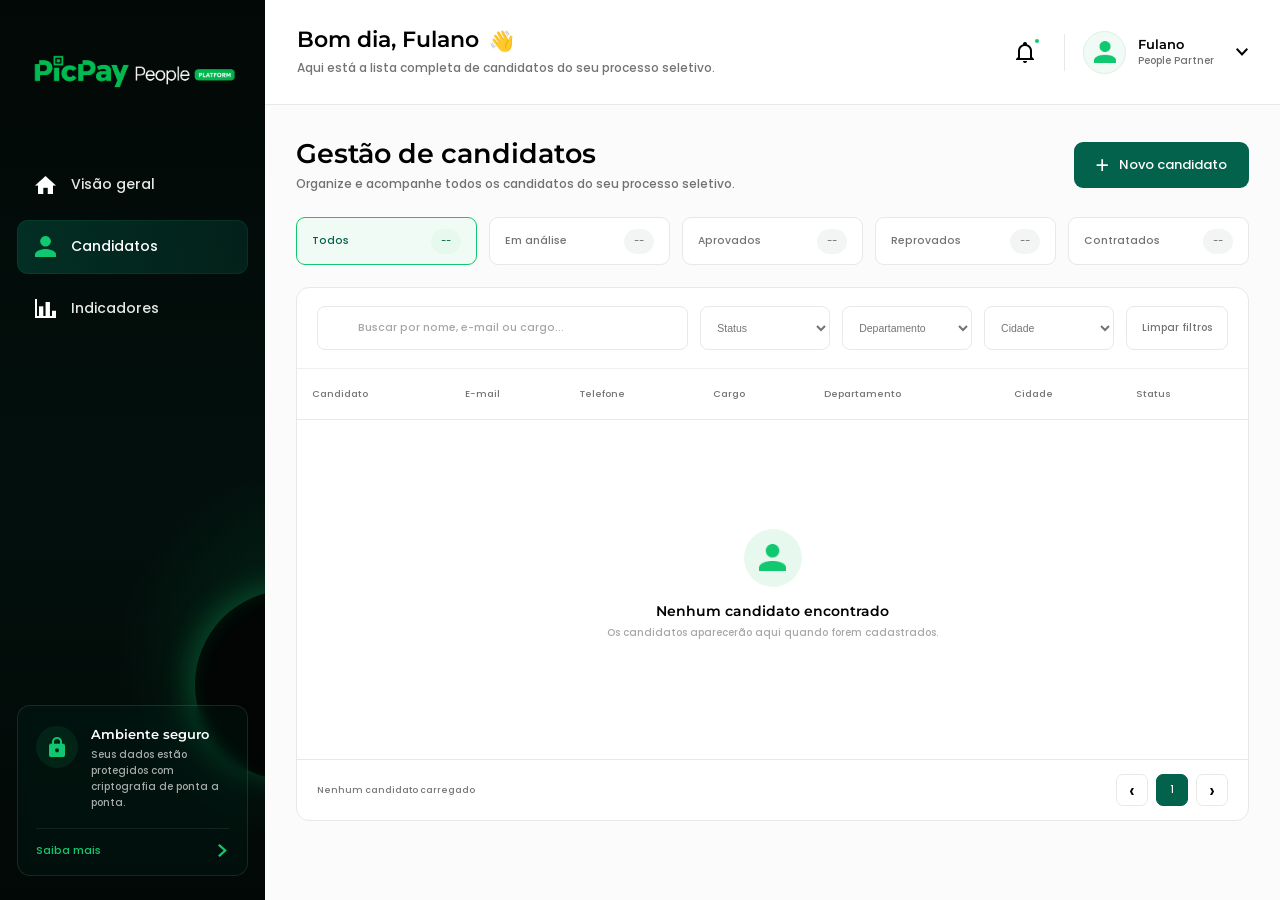
==== src/main/resources/static/candidatos.html @ e9b4809c "adiciona a pagina de candidatos" ====
<!DOCTYPE html>
<html lang="pt-BR">

<head>
    <meta charset="UTF-8">
    <meta name="viewport" content="width=device-width, initial-scale=1.0">

    <title>Candidatos | PicPay People</title>

    <link rel="preconnect" href="https://fonts.googleapis.com">
    <link rel="preconnect" href="https://fonts.gstatic.com" crossorigin>

    <link
        href="https://fonts.googleapis.com/css2?family=Montserrat:wght@600&family=Poppins:wght@500&display=swap"
        rel="stylesheet"
    >

    <link rel="stylesheet" href="./css/visao-geral.css">
    <link rel="stylesheet" href="./css/candidatos.css">
</head>

<body>

<div class="app">

    <aside class="sidebar">

        <div class="sidebar-conteudo">

            <div class="logo">
                <img
                    src="./img/plataform.png"
                    alt="PicPay People Platform"
                    class="logo-imagem"
                >
            </div>

            <nav class="menu">

                <a href="./visao-geral.html" class="menu-item">
                    <img
                        src="./img/home_icon_branco.png"
                        alt=""
                        class="menu-icone"
                    >
                    <span>Visão geral</span>
                </a>

                <a href="./candidatos.html" class="menu-item ativo">
                    <img
                        src="./img/user_icon_verde.png"
                        alt=""
                        class="menu-icone"
                    >
                    <span>Candidatos</span>
                </a>

                <a href="./indicadores.html" class="menu-item">
                    <img
                        src="./img/indicadores_icon_branco.png"
                        alt=""
                        class="menu-icone"
                    >
                    <span>Indicadores</span>
                </a>

            </nav>

            <div class="sidebar-glow"></div>

            <div class="seguranca-card">

                <div class="seguranca-topo">

                    <div class="seguranca-icone">
                        <img src="./img/cadeado_sidebar.png" alt="">
                    </div>

                    <div>
                        <h3>Ambiente seguro</h3>
                        <p>
                            Seus dados estão protegidos com
                            criptografia de ponta a ponta.
                        </p>
                    </div>

                </div>

                <div class="seguranca-divisor"></div>

                <a href="#" class="saiba-mais">
                    <span>Saiba mais</span>
                    <img src="./img/seta_direita_icon.png" alt="">
                </a>

            </div>

        </div>

    </aside>

    <main class="principal">

        <header class="topbar">

            <div class="saudacao">

                <h2>
                    <span id="periodoSaudacao">Bom dia</span>, <span id="nomeUsuario">Fulano</span>
                    <span class="emoji">👋</span>
                </h2>

                <p>
                    Aqui está a lista completa de candidatos do seu processo seletivo.
                </p>

            </div>

            <div class="topbar-acoes">

                <button
                    class="botao-notificacao"
                    type="button"
                    aria-label="Notificações"
                >
                    <img src="./img/notificacao_icon.png" alt="">
                    <span class="notificacao-indicador"></span>
                </button>

                <div class="separador-topbar"></div>

                <div class="perfil-container">

                    <button
                        class="perfil"
                        type="button"
                        id="botaoPerfil"
                        aria-expanded="false"
                    >

                        <div class="avatar">
                            <img src="./img/user_icon_verde.png" alt="">
                        </div>

                        <div class="perfil-textos">
                            <strong id="nomePerfil">Fulano</strong>
                            <span>People Partner</span>
                        </div>

                        <img
                            src="./img/seta_baixo_icon.png"
                            alt=""
                            class="perfil-seta"
                        >

                    </button>

                    <div
                        class="perfil-dropdown"
                        id="perfilDropdown"
                    >

                        <button
                            class="botao-editar-perfil"
                            type="button"
                        >
                            <img src="./img/editar_icon.png" alt="">
                        </button>

                        <div class="perfil-dropdown-avatar">
                            <img src="./img/user_icon_verde.png" alt="">
                        </div>

                        <div class="perfil-dropdown-informacoes">

                            <strong>Fulano</strong>

                            <span class="perfil-dropdown-email">
                                fulano@picpay.com
                            </span>

                            <span class="perfil-dropdown-cargo">
                                People Partner
                            </span>

                        </div>

                        <div class="perfil-dropdown-divisor"></div>

                        <button
                            class="botao-sair"
                            type="button"
                            id="botaoSair"
                        >
                            Sair
                        </button>

                    </div>

                </div>

            </div>

        </header>

        <section class="conteudo candidatos-conteudo">

            <div class="candidatos-cabecalho">

                <div>

                    <h1>Gestão de candidatos</h1>

                    <p>
                        Organize e acompanhe todos os candidatos do seu processo seletivo.
                    </p>

                </div>

                <button
                    class="botao-novo-candidato"
                    type="button"
                    id="botaoNovoCandidato"
                >
                    <span class="sinal-mais">+</span>
                    Novo candidato
                </button>

            </div>

            <div class="resumo-status">

                <button
                    class="resumo-item ativo"
                    type="button"
                    data-resumo-status=""
                >
                    <span>Todos</span>
                    <strong id="resumoTodos">--</strong>
                </button>

                <button
                    class="resumo-item"
                    type="button"
                    data-resumo-status="EM_ANALISE"
                >
                    <span>Em análise</span>
                    <strong id="resumoAnalise">--</strong>
                </button>

                <button
                    class="resumo-item"
                    type="button"
                    data-resumo-status="APROVADO"
                >
                    <span>Aprovados</span>
                    <strong id="resumoAprovados">--</strong>
                </button>

                <button
                    class="resumo-item"
                    type="button"
                    data-resumo-status="REPROVADO"
                >
                    <span>Reprovados</span>
                    <strong id="resumoReprovados">--</strong>
                </button>

                <button
                    class="resumo-item"
                    type="button"
                    data-resumo-status="CONTRATADO"
                >
                    <span>Contratados</span>
                    <strong id="resumoContratados">--</strong>
                </button>

            </div>

            <section class="card-listagem">

                <div class="barra-filtros">

                    <div class="campo-pesquisa">

                        <img src="./img/buscar_icon.png" alt="">

                        <input
                            type="search"
                            id="campoPesquisa"
                            placeholder="Buscar por nome, e-mail ou cargo..."
                        >

                    </div>

                    <select id="filtroStatus" class="filtro-select">
                        <option value="">Status</option>
                        <option value="EM_ANALISE">Em análise</option>
                        <option value="APROVADO">Aprovado</option>
                        <option value="REPROVADO">Reprovado</option>
                        <option value="CONTRATADO">Contratado</option>
                    </select>

                    <select
                        id="filtroDepartamento"
                        class="filtro-select"
                    >
                        <option value="">Departamento</option>
                    </select>

                    <select
                        id="filtroCidade"
                        class="filtro-select"
                    >
                        <option value="">Cidade</option>
                    </select>

                    <button
                        type="button"
                        class="botao-limpar"
                        id="botaoLimparFiltros"
                    >
                        Limpar filtros
                    </button>

                </div>

                <div class="tabela-candidatos-wrapper">

                    <table class="tabela-candidatos">

                        <thead>

                            <tr>
                                <th>Candidato</th>
                                <th>E-mail</th>
                                <th>Telefone</th>
                                <th>Cargo</th>
                                <th>Departamento</th>
                                <th>Cidade</th>
                                <th>Status</th>
                                <th>Ações</th>
                            </tr>

                        </thead>

                        <tbody id="corpoTabelaCandidatos"></tbody>

                    </table>

                    <div
                        class="candidatos-vazio"
                        id="candidatosVazio"
                    >

                        <div class="candidatos-vazio-icone">
                            <img src="./img/user_icon_verde.png" alt="">
                        </div>

                        <h3>Nenhum candidato encontrado</h3>

                        <p>
                            Os candidatos aparecerão aqui quando forem cadastrados.
                        </p>

                    </div>

                </div>

                <div class="paginacao">

                    <span id="textoPaginacao">
                        Nenhum candidato carregado
                    </span>

                    <div class="paginacao-controles">

                        <button
                            type="button"
                            class="pagina-seta"
                            id="paginaAnterior"
                        >
                            ‹
                        </button>

                        <span
                            class="pagina-atual"
                            id="paginaAtual"
                        >
                            1
                        </span>

                        <button
                            type="button"
                            class="pagina-seta"
                            id="proximaPagina"
                        >
                            ›
                        </button>

                    </div>

                </div>

            </section>

        </section>

    </main>

</div>

<div
    class="menu-acoes-flutuante"
    id="menuAcoesFlutuante"
>

    <button
        class="menu-opcao"
        type="button"
        data-acao="detalhes"
    >
        <img src="./img/olho_icon.png" alt="">
        Ver detalhes
    </button>

    <button
        class="menu-opcao"
        type="button"
        data-acao="editar"
    >
        <img src="./img/editar_icon.png" alt="">
        Editar cadastro
    </button>

    <button
        class="menu-opcao"
        type="button"
        data-acao="rapida"
    >
        <img src="./img/raio_icon.png" alt="">
        Atualização rápida
    </button>

    <button
        class="menu-opcao"
        type="button"
        data-acao="curriculo"
    >
        <img src="./img/documento_icon.png" alt="">
        Abrir currículo
    </button>

    <button
        class="menu-opcao excluir"
        type="button"
        data-acao="excluir"
    >
        <img src="./img/lixeira_icon.png" alt="">
        Excluir candidato
    </button>

</div>

<div
    class="overlay-modal"
    id="overlayModal"
></div>

<aside
    class="drawer"
    id="drawerNovo"
>

    <div class="drawer-cabecalho">

        <div>

            <h2>Novo candidato</h2>

            <p>
                Preencha os dados para cadastrar um novo candidato no processo seletivo.
            </p>

        </div>

        <button
            type="button"
            class="botao-fechar"
            data-fechar
        >
            ×
        </button>

    </div>

    <form
        id="formNovoCandidato"
        class="drawer-form"
    >

        <div class="drawer-corpo">

            <section class="secao-formulario">

                <div class="secao-titulo">

                    <img src="./img/user_icon_verde.png" alt="">

                    <h3>Dados pessoais</h3>

                </div>

                <div class="grade-formulario">

                    <div class="grupo-formulario">

                        <label for="novoNome">
                            Nome completo <span>*</span>
                        </label>

                        <input
                            id="novoNome"
                            type="text"
                            placeholder="Ex.: Mariana Souza Silva"
                            autocomplete="name"
                            required
                        >

                    </div>

                    <div class="grupo-formulario">

                        <label for="novoCpf">
                            CPF <span>*</span>
                        </label>

                        <input
                            id="novoCpf"
                            type="text"
                            inputmode="numeric"
                            placeholder="000.000.000-00"
                            maxlength="14"
                            required
                        >

                    </div>

                    <div class="grupo-formulario">

                        <label for="novoEmail">
                            E-mail <span>*</span>
                        </label>

                        <input
                            id="novoEmail"
                            type="email"
                            placeholder="ex.: mariana@email.com"
                            autocomplete="email"
                            required
                        >

                    </div>

                    <div class="grupo-formulario">

                        <label for="novoTelefone">
                            Telefone <span>*</span>
                        </label>

                        <input
                            id="novoTelefone"
                            type="tel"
                            inputmode="numeric"
                            placeholder="(11) 99999-9999"
                            maxlength="15"
                            autocomplete="tel"
                            required
                        >

                    </div>

                    <div class="grupo-formulario grupo-cidade">

                        <label for="novaCidade">
                            Cidade <span>*</span>
                        </label>

                        <input
                            id="novaCidade"
                            type="text"
                            placeholder="Ex.: São Paulo"
                            required
                        >

                    </div>

                    <div class="grupo-formulario grupo-estado">

                        <label for="novoEstado">
                            Estado <span>*</span>
                        </label>

                        <select
                            id="novoEstado"
                            required
                        >
                            <option value="">
                                UF
                            </option>
                        </select>

                    </div>

                </div>

            </section>

            <section class="secao-formulario">

                <div class="secao-titulo">

                    <img src="./img/contratado_icon.png" alt="">

                    <h3>Informações profissionais</h3>

                </div>

                <div class="grade-formulario">

                    <div class="grupo-formulario">

                        <label for="novoCargo">
                            Cargo <span>*</span>
                        </label>

                        <input
                            id="novoCargo"
                            type="text"
                            placeholder="Digite o cargo"
                            required
                        >

                    </div>

                    <div class="grupo-formulario">

                        <label for="novoDepartamento">
                            Departamento <span>*</span>
                        </label>

                        <input
                            id="novoDepartamento"
                            type="text"
                            placeholder="Digite o departamento"
                            required
                        >

                    </div>

                    <div class="grupo-formulario">

                        <label for="novoSalario">
                            Salário <span>*</span>
                        </label>

                        <input
                            id="novoSalario"
                            type="text"
                            inputmode="numeric"
                            placeholder="R$ 0,00"
                            required
                        >

                    </div>

                    <div class="grupo-formulario">

                        <label for="novoStatus">
                            Status <span>*</span>
                        </label>

                        <select
                            id="novoStatus"
                            required
                        >
                            <option value="">
                                Selecione o status
                            </option>

                            <option value="EM_ANALISE">
                                Em análise
                            </option>

                            <option value="APROVADO">
                                Aprovado
                            </option>

                            <option value="REPROVADO">
                                Reprovado
                            </option>

                            <option value="CONTRATADO">
                                Contratado
                            </option>

                        </select>

                    </div>

                </div>

            </section>

            <section class="secao-formulario">

                <div class="secao-titulo">

                    <img src="./img/documento_icon.png" alt="">

                    <h3>Currículo</h3>

                </div>

                <div
                    class="area-upload"
                    id="areaUploadNovo"
                >

                    <input
                        type="file"
                        id="curriculoNovo"
                        accept=".pdf,application/pdf"
                        hidden
                    >

                    <img
                        src="./img/upload_icon.png"
                        alt=""
                        class="upload-icone"
                    >

                    <strong>
                        Arraste e solte seu arquivo aqui ou
                        <span>clique para selecionar</span>
                    </strong>

                    <p>
                        Apenas arquivos PDF até 10MB
                    </p>

                    <div
                        class="arquivo-selecionado"
                        id="arquivoNovoSelecionado"
                    ></div>

                </div>

            </section>

        </div>

        <div class="drawer-rodape">

            <button
                type="button"
                class="botao-secundario"
                data-fechar
            >
                Cancelar
            </button>

            <button
                type="submit"
                class="botao-verde"
            >
                Cadastrar candidato
            </button>

        </div>

    </form>

</aside>

<aside
    class="drawer"
    id="drawerDetalhes"
>

    <div class="drawer-cabecalho">

        <div>

            <h2>Detalhes do candidato</h2>

            <p>
                Visualize todas as informações cadastradas.
            </p>

        </div>

        <button
            type="button"
            class="botao-fechar"
            data-fechar
        >
            ×
        </button>

    </div>

    <div class="drawer-corpo">

        <div class="detalhes-perfil">

            <div class="detalhes-avatar">
                <img src="./img/user_icon_verde.png" alt="">
            </div>

            <h3 id="detalheNome">
                --
            </h3>

            <p id="detalheCargo">
                --
            </p>

            <span
                class="status-badge"
                id="detalheStatus"
            >
                --
            </span>

        </div>

        <section class="detalhes-secao">

            <h3>Informações pessoais</h3>

            <div class="detalhes-grade">

                <div>
                    <span>CPF</span>
                    <strong id="detalheCpf">--</strong>
                </div>

                <div>
                    <span>E-mail</span>
                    <strong id="detalheEmail">--</strong>
                </div>

                <div>
                    <span>Telefone</span>
                    <strong id="detalheTelefone">--</strong>
                </div>

                <div>
                    <span>Cidade</span>
                    <strong id="detalheCidade">--</strong>
                </div>

            </div>

        </section>

        <section class="detalhes-secao">

            <h3>Informações profissionais</h3>

            <div class="detalhes-grade">

                <div>
                    <span>Cargo</span>
                    <strong id="detalheCargoCompleto">--</strong>
                </div>

                <div>
                    <span>Departamento</span>
                    <strong id="detalheDepartamento">--</strong>
                </div>

                <div>
                    <span>Salário</span>
                    <strong id="detalheSalario">--</strong>
                </div>

            </div>

        </section>

        <section class="detalhes-secao">

            <h3>Currículo</h3>

            <button
                type="button"
                class="botao-curriculo"
                id="botaoAbrirCurriculoDetalhes"
            >

                <img src="./img/documento_icon.png" alt="">

                <span id="nomeCurriculoDetalhes">
                    Visualizar currículo
                </span>

            </button>

        </section>

    </div>

    <div class="drawer-rodape">

        <button
            type="button"
            class="botao-secundario"
            id="botaoAtualizacaoDetalhes"
        >
            Atualização rápida
        </button>

        <button
            type="button"
            class="botao-verde"
            id="botaoEditarDetalhes"
        >
            Editar cadastro
        </button>

    </div>

</aside>

<aside
    class="drawer"
    id="drawerEditar"
>

    <div class="drawer-cabecalho">

        <div>

            <h2>Editar candidato</h2>

            <p>
                Edite todos os dados do candidato.
            </p>

        </div>

        <button
            type="button"
            class="botao-fechar"
            data-fechar
        >
            ×
        </button>

    </div>

    <form
        id="formEditarCandidato"
        class="drawer-form"
    >

        <div class="drawer-corpo">

            <section class="secao-formulario">

                <div class="secao-titulo">

                    <img src="./img/user_icon_verde.png" alt="">

                    <h3>Dados pessoais</h3>

                </div>

                <div class="grade-formulario">

                    <div class="grupo-formulario">

                        <label for="editarNome">
                            Nome completo
                        </label>

                        <input
                            id="editarNome"
                            type="text"
                            required
                        >

                    </div>

                    <div class="grupo-formulario">

                        <label for="editarCpf">
                            CPF
                        </label>

                        <input
                            id="editarCpf"
                            type="text"
                            inputmode="numeric"
                            maxlength="14"
                            placeholder="000.000.000-00"
                            required
                        >

                    </div>

                    <div class="grupo-formulario">

                        <label for="editarEmail">
                            E-mail
                        </label>

                        <input
                            id="editarEmail"
                            type="email"
                            required
                        >

                    </div>

                    <div class="grupo-formulario">

                        <label for="editarTelefone">
                            Telefone
                        </label>

                        <input
                            id="editarTelefone"
                            type="tel"
                            inputmode="numeric"
                            maxlength="15"
                        >

                    </div>

                    <div class="grupo-formulario grupo-cidade">

                        <label for="editarCidade">
                            Cidade
                        </label>

                        <input
                            id="editarCidade"
                            type="text"
                        >

                    </div>

                    <div class="grupo-formulario grupo-estado">

                        <label for="editarEstado">
                            Estado
                        </label>

                        <select id="editarEstado">

                            <option value="">
                                UF
                            </option>

                        </select>

                    </div>

                </div>

            </section>

            <section class="secao-formulario">

                <div class="secao-titulo">

                    <img src="./img/contratado_icon.png" alt="">

                    <h3>Informações profissionais</h3>

                </div>

                <div class="grade-formulario">

                    <div class="grupo-formulario">

                        <label for="editarCargo">
                            Cargo
                        </label>

                        <input
                            id="editarCargo"
                            type="text"
                            required
                        >

                    </div>

                    <div class="grupo-formulario">

                        <label for="editarDepartamento">
                            Departamento
                        </label>

                        <input
                            id="editarDepartamento"
                            type="text"
                        >

                    </div>

                    <div class="grupo-formulario">

                        <label for="editarSalario">
                            Salário
                        </label>

                        <input
                            id="editarSalario"
                            type="text"
                            inputmode="numeric"
                            placeholder="R$ 0,00"
                        >

                    </div>

                    <div class="grupo-formulario">

                        <label for="editarStatus">
                            Status
                        </label>

                        <select id="editarStatus">

                            <option value="EM_ANALISE">
                                Em análise
                            </option>

                            <option value="APROVADO">
                                Aprovado
                            </option>

                            <option value="REPROVADO">
                                Reprovado
                            </option>

                            <option value="CONTRATADO">
                                Contratado
                            </option>

                        </select>

                    </div>

                </div>

            </section>

            <section class="secao-formulario">

                <div class="secao-titulo">

                    <img src="./img/documento_icon.png" alt="">

                    <h3>Currículo</h3>

                </div>

                <input
                    type="file"
                    id="curriculoEditar"
                    accept=".pdf,application/pdf"
                    hidden
                >

                <div class="arquivo-edicao">

                    <div>

                        <img src="./img/documento_icon.png" alt="">

                        <span id="arquivoEditarNome">
                            Nenhum currículo
                        </span>

                    </div>

                    <div class="arquivo-edicao-acoes">

                        <button
                            type="button"
                            class="botao-substituir-arquivo"
                            id="botaoSubstituirCurriculo"
                        >
                            Substituir
                        </button>

                        <button
                            type="button"
                            class="botao-remover-arquivo"
                            id="removerCurriculoEditar"
                        >
                            ×
                        </button>

                    </div>

                </div>

            </section>

        </div>

        <div class="drawer-rodape">

            <button
                type="button"
                class="botao-secundario"
                data-fechar
            >
                Cancelar
            </button>

            <button
                type="submit"
                class="botao-verde"
            >
                Salvar alterações
            </button>

        </div>

    </form>

</aside>

<div
    class="modal-central"
    id="modalAtualizacao"
>

    <div class="modal-central-cabecalho">

        <div>

            <h2>Atualização rápida</h2>

            <p>
                Atualize apenas os campos necessários.
            </p>

        </div>

        <button
            type="button"
            class="botao-fechar"
            data-fechar
        >
            ×
        </button>

    </div>

    <div class="identidade-candidato">

        <div class="identidade-avatar">
            <img src="./img/user_icon_verde.png" alt="">
        </div>

        <div>

            <strong id="rapidoNome">
                --
            </strong>

            <span id="rapidoCargoAtual">
                --
            </span>

        </div>

    </div>

    <form id="formAtualizacaoRapida">

        <div class="grupo-formulario largura-total">

            <label for="rapidoCargo">
                Cargo
            </label>

            <input
                type="text"
                id="rapidoCargo"
            >

        </div>

        <div class="grupo-formulario largura-total">

            <label for="rapidoStatus">
                Status
            </label>

            <select id="rapidoStatus">

                <option value="EM_ANALISE">
                    Em análise
                </option>

                <option value="APROVADO">
                    Aprovado
                </option>

                <option value="REPROVADO">
                    Reprovado
                </option>

                <option value="CONTRATADO">
                    Contratado
                </option>

            </select>

        </div>

        <div class="grupo-formulario largura-total">

            <label for="rapidoSalario">
                Salário
            </label>

            <input
                type="text"
                id="rapidoSalario"
                inputmode="numeric"
                placeholder="R$ 0,00"
            >

        </div>

        <div class="modal-botoes">

            <button
                type="button"
                class="botao-secundario"
                data-fechar
            >
                Cancelar
            </button>

            <button
                type="submit"
                class="botao-verde"
            >
                Salvar alterações
            </button>

        </div>

    </form>

</div>

<div
    class="modal-curriculo"
    id="modalCurriculo"
>

    <div
        class="curriculo-cabecalho"
        id="curriculoCabecalho"
    >

        <div>

            <h2 id="curriculoTitulo">
                Currículo
            </h2>

            <span id="curriculoNomeArquivo">
                documento.pdf
            </span>

        </div>

        <button
            type="button"
            class="botao-fechar"
            data-fechar
        >
            ×
        </button>

    </div>

    <div class="curriculo-conteudo">

        <iframe
            id="curriculoFrame"
            title="Currículo do candidato"
        ></iframe>

        <div
            class="curriculo-vazio"
            id="curriculoVazio"
        >

            <img src="./img/documento_icon.png" alt="">

            <strong>Currículo não disponível</strong>

            <p>
                O arquivo aparecerá aqui quando estiver disponível.
            </p>

        </div>

    </div>

</div>

<div
    class="modal-central modal-exclusao"
    id="modalExclusao"
>

    <div class="icone-exclusao">
        <img src="./img/lixeira_icon.png" alt="">
    </div>

    <h2>
        Excluir candidato?
    </h2>

    <p>
        Tem certeza que deseja excluir
        <strong id="nomeCandidatoExclusao">
            este candidato
        </strong>?
        Esta ação não poderá ser desfeita.
    </p>

    <div class="modal-botoes">

        <button
            type="button"
            class="botao-secundario"
            data-fechar
        >
            Cancelar
        </button>

        <button
            type="button"
            class="botao-excluir"
            id="confirmarExclusao"
        >
            Excluir candidato
        </button>
    </div>
</div>
<script src="./js/candidatos.js"></script>
</body>
</html>
---- src/main/resources/static/css/visao-geral.css ----
* {
    margin: 0;
    padding: 0;
    box-sizing: border-box;
}

:root {
    --verde-escuro: #03624C;
    --verde-claro: #11C76F;
    --verde-sidebar: #02100D;
    --verde-sidebar-card: rgba(3, 98, 76, 0.16);
    --verde-sidebar-hover: rgba(17, 199, 111, 0.08);
    --verde-suave: #E7F8EF;
    --verde-muito-suave: #F1FBF6;
    --preto: #000000;
    --preto-70: rgba(0, 0, 0, 0.7);
    --preto-55: rgba(0, 0, 0, 0.55);
    --preto-35: rgba(0, 0, 0, 0.35);
    --branco: #FFFFFF;
    --cinza-fundo: #FAFBFA;
    --cinza-borda: #E6E9E7;
    --cinza-borda-escuro: rgba(255, 255, 255, 0.10);
    --vermelho: #EE3E42;
    --vermelho-suave: #FDEBEC;
}

html,
body {
    width: 100%;
    height: 100%;
}

body {
    overflow: hidden;
    background: var(--cinza-fundo);
    font-family: "Poppins", sans-serif;
    font-weight: 500;
    color: var(--preto);
    -webkit-font-smoothing: antialiased;
    -moz-osx-font-smoothing: grayscale;
}

button,
input,
a {
    font-family: "Poppins", sans-serif;
    font-weight: 500;
}

a {
    text-decoration: none;
    color: inherit;
}

button {
    border: none;
    outline: none;
}

.app {
    width: 100vw;
    height: 100vh;
    height: 100dvh;
    display: flex;
    overflow: hidden;
}

.sidebar {
    position: relative;
    width: 302px;
    min-width: 302px;
    height: 100vh;
    height: 100dvh;
    background:
        radial-gradient(
            circle at 115% 73%,
            rgba(17, 199, 111, 0.22) 0,
            rgba(17, 199, 111, 0.08) 11%,
            transparent 26%
        ),
        linear-gradient(
            180deg,
            #020806 0%,
            #02100D 55%,
            #020806 100%
        );
    overflow: hidden;
    color: var(--branco);
}

.sidebar::before {
    content: "";
    position: absolute;
    width: 190px;
    height: 190px;
    right: -120px;
    bottom: 120px;
    border-radius: 50%;
    background: #020504;
    box-shadow:
        -8px -4px 28px rgba(17, 199, 111, 0.26),
        inset 3px 3px 16px rgba(17, 199, 111, 0.08);
}

.sidebar-conteudo {
    position: relative;
    z-index: 2;
    width: 100%;
    height: 100%;
    padding: 38px 20px 24px;
    display: flex;
    flex-direction: column;
}

.logo {
    width: 100%;
    padding: 0 8px;
    margin-bottom: 48px;
    display: flex;
    align-items: center;
}

.logo-imagem {
    width: 100%;
    max-width: 245px;
    height: auto;
    display: block;
    object-fit: contain;
}

.menu {
    display: flex;
    flex-direction: column;
    gap: 8px;
}

.menu-item {
    width: 100%;
    height: 54px;
    padding: 0 18px;
    display: flex;
    align-items: center;
    gap: 15px;
    border-radius: 11px;
    color: rgba(255, 255, 255, 0.90);
    font-size: 14px;
    transition:
        background-color 180ms ease,
        color 180ms ease,
        transform 180ms ease;
}

.menu-item:hover {
    background: var(--verde-sidebar-hover);
    transform: translateX(2px);
}

.menu-item.ativo {
    background: linear-gradient(
        90deg,
        rgba(3, 98, 76, 0.40),
        rgba(3, 98, 76, 0.24)
    );
    box-shadow:
        inset 0 0 0 1px rgba(17, 199, 111, 0.10);
    color: var(--branco);
}

.menu-icone {
    width: 21px;
    height: 21px;
    object-fit: contain;
    flex-shrink: 0;
}

.sidebar-glow {
    flex: 1;
}

.seguranca-card {
    width: 100%;
    padding: 20px 18px 16px;
    border: 1px solid var(--cinza-borda-escuro);
    border-radius: 13px;
    background: rgba(3, 98, 76, 0.08);
    backdrop-filter: blur(6px);
}

.seguranca-topo {
    display: flex;
    align-items: flex-start;
    gap: 13px;
}

.seguranca-icone {
    width: 42px;
    height: 42px;
    min-width: 42px;
    border-radius: 50%;
    background: rgba(17, 199, 111, 0.10);
    display: flex;
    align-items: center;
    justify-content: center;
}

.seguranca-icone img {
    width: 20px;
    height: 20px;
    object-fit: contain;
}

.seguranca-card h3 {
    margin-bottom: 5px;
    font-family: "Montserrat", sans-serif;
    font-size: 13px;
    font-weight: 600;
}

.seguranca-card p {
    color: rgba(255, 255, 255, 0.65);
    font-size: 10px;
    line-height: 1.6;
}

.seguranca-divisor {
    width: 100%;
    height: 1px;
    margin: 17px 0 13px;
    background: rgba(255, 255, 255, 0.08);
}

.saiba-mais {
    display: flex;
    align-items: center;
    justify-content: space-between;
    color: var(--verde-claro);
    font-size: 11px;
}

.saiba-mais img {
    width: 13px;
    height: 13px;
    object-fit: contain;
}

.principal {
    flex: 1;
    min-width: 0;
    height: 100vh;
    height: 100dvh;
    overflow-x: hidden;
    overflow-y: auto;
    background: var(--cinza-fundo);
    scroll-behavior: smooth;
    scrollbar-width: thin;
    scrollbar-color: rgba(3, 98, 76, 0.38) transparent;
}

.principal::-webkit-scrollbar {
    width: 8px;
}

.principal::-webkit-scrollbar-track {
    background: transparent;
}

.principal::-webkit-scrollbar-thumb {
    background: rgba(3, 98, 76, 0.28);
    border-radius: 20px;
}

.principal::-webkit-scrollbar-thumb:hover {
    background: rgba(3, 98, 76, 0.48);
}

.topbar {
    width: 100%;
    height: 105px;
    min-height: 105px;
    padding: 0 45px;
    display: flex;
    align-items: center;
    justify-content: space-between;
    background: var(--branco);
    border-bottom: 1px solid var(--cinza-borda);
}

.saudacao h2 {
    margin-bottom: 6px;
    font-family: "Montserrat", sans-serif;
    font-size: 22px;
    line-height: 1.2;
    font-weight: 600;
    color: var(--preto);
}

.saudacao .emoji {
    display: inline-block;
    margin-left: 4px;
    font-family: sans-serif;
    font-size: 20px;
    vertical-align: -1px;
}

.saudacao p {
    color: var(--preto-55);
    font-size: 12px;
}

.topbar-acoes {
    display: flex;
    align-items: center;
}

.botao-notificacao {
    position: relative;
    width: 42px;
    height: 42px;
    background: transparent;
    border-radius: 50%;
    display: flex;
    align-items: center;
    justify-content: center;
    cursor: pointer;
    transition: background 180ms ease;
}

.botao-notificacao:hover {
    background: #F4F6F5;
}

.botao-notificacao img {
    width: 21px;
    height: 21px;
    object-fit: contain;
}

.notificacao-indicador {
    position: absolute;
    top: 6px;
    right: 5px;
    width: 8px;
    height: 8px;
    border: 2px solid var(--branco);
    border-radius: 50%;
    background: var(--verde-claro);
}

.separador-topbar {
    width: 1px;
    height: 37px;
    margin: 0 18px;
    background: var(--cinza-borda);
}

.perfil {
    background: transparent;
    display: flex;
    align-items: center;
    gap: 12px;
    cursor: pointer;
}

.avatar {
    width: 43px;
    height: 43px;
    border-radius: 50%;
    background: var(--verde-muito-suave);
    border: 1px solid #DDEFE5;
    display: flex;
    align-items: center;
    justify-content: center;
    overflow: hidden;
}

.avatar img {
    width: 22px;
    height: 22px;
    object-fit: contain;
}

.perfil-textos {
    display: flex;
    flex-direction: column;
    align-items: flex-start;
}

.perfil-textos strong {
    margin-bottom: 1px;
    font-family: "Montserrat", sans-serif;
    font-size: 13px;
    font-weight: 600;
}

.perfil-textos span {
    color: var(--preto-55);
    font-size: 10px;
}

.perfil-seta {
    width: 12px;
    height: 12px;
    margin-left: 10px;
    object-fit: contain;
}

.conteudo {
    width: 100%;
    min-height: calc(100vh - 105px);
    min-height: calc(100dvh - 105px);
    padding: 33px 42px 50px;
    overflow: visible;
}

.titulo-pagina {
    display: flex;
    align-items: center;
    justify-content: space-between;
    margin-bottom: 25px;
}

.titulo-pagina h1 {
    margin-bottom: 5px;
    font-family: "Montserrat", sans-serif;
    font-size: 27px;
    font-weight: 600;
    color: var(--preto);
}

.titulo-pagina p {
    color: var(--preto-55);
    font-size: 12px;
}

.cards-indicadores {
    width: 100%;
    display: grid;
    grid-template-columns: repeat(5, minmax(0, 1fr));
    gap: 18px;
    margin-bottom: 23px;
}

.card-indicador {
    min-width: 0;
    height: 178px;
    padding: 21px 20px;
    background: var(--branco);
    border: 1px solid var(--cinza-borda);
    border-radius: 13px;
    display: flex;
    flex-direction: column;
    transition:
        transform 180ms ease,
        border-color 180ms ease,
        box-shadow 180ms ease;
}

.card-indicador:hover {
    transform: translateY(-2px);
    border-color: rgba(3, 98, 76, 0.20);
    box-shadow: 0 9px 24px rgba(0, 0, 0, 0.035);
}

.indicador-icone {
    width: 42px;
    height: 42px;
    margin-bottom: 16px;
    border-radius: 50%;
    display: flex;
    align-items: center;
    justify-content: center;
}

.indicador-icone.verde {
    background: var(--verde-suave);
}

.indicador-icone.vermelho {
    background: var(--vermelho-suave);
}

.indicador-icone img {
    width: 21px;
    height: 21px;
    object-fit: contain;
}

.indicador-label {
    margin-bottom: 5px;
    color: var(--preto);
    font-size: 12px;
}

.indicador-valor {
    margin-bottom: 5px;
    font-family: "Montserrat", sans-serif;
    font-size: 28px;
    line-height: 1.1;
    font-weight: 600;
    color: var(--preto);
}

.indicador-descricao {
    margin-top: auto;
    color: var(--preto-35);
    font-size: 9px;
}

.dashboard-inferior {
    width: 100%;
    min-height: 440px;
    display: grid;
    grid-template-columns: minmax(0, 1.75fr) minmax(300px, 1fr);
    gap: 20px;
    align-items: stretch;
}

.card {
    background: var(--branco);
    border: 1px solid var(--cinza-borda);
    border-radius: 13px;
}

.candidatos-recentes {
    min-height: 440px;
    padding: 19px 20px 15px;
    display: flex;
    flex-direction: column;
}

.card-header {
    display: flex;
    align-items: center;
    justify-content: space-between;
    margin-bottom: 15px;
}

.card h2,
.card-header h2 {
    font-family: "Montserrat", sans-serif;
    font-size: 15px;
    font-weight: 600;
}

.botao-ver-todos {
    height: 36px;
    padding: 0 14px;
    border: 1px solid var(--cinza-borda);
    border-radius: 8px;
    display: flex;
    align-items: center;
    gap: 11px;
    font-size: 10px;
    transition:
        background 180ms ease,
        border-color 180ms ease;
}

.botao-ver-todos:hover {
    background: var(--verde-muito-suave);
    border-color: rgba(3, 98, 76, 0.20);
}

.botao-ver-todos img {
    width: 11px;
    height: 11px;
    object-fit: contain;
}

.tabela-wrapper {
    flex: 1;
    min-height: 0;
    overflow-x: auto;
    overflow-y: visible;
}

table {
    width: 100%;
    min-width: 650px;
    border-collapse: collapse;
}

thead {
    border-bottom: 1px solid var(--cinza-borda);
}

th {
    height: 39px;
    color: var(--preto-55);
    font-size: 9px;
    text-align: left;
    font-weight: 500;
}

td {
    height: 58px;
    color: var(--preto-70);
    font-size: 10px;
    border-bottom: 1px solid #EEF0EF;
}

.estado-vazio {
    width: 100%;
    padding: 55px 20px;
    display: flex;
    align-items: center;
    justify-content: center;
    gap: 14px;
    text-align: left;
}

.estado-vazio-icone {
    width: 42px;
    height: 42px;
    border-radius: 50%;
    background: var(--verde-suave);
    display: flex;
    align-items: center;
    justify-content: center;
}

.estado-vazio-icone img {
    width: 20px;
    height: 20px;
    object-fit: contain;
}

.estado-vazio strong {
    display: block;
    margin-bottom: 3px;
    font-family: "Montserrat", sans-serif;
    font-size: 11px;
    font-weight: 600;
    color: var(--preto-70);
}

.estado-vazio p {
    color: var(--preto-35);
    font-size: 9px;
}

.coluna-direita {
    min-height: 440px;
    display: flex;
    flex-direction: column;
    gap: 20px;
}

.distribuicao {
    min-height: 250px;
    padding: 19px 20px 22px;
}

.distribuicao h2 {
    margin-bottom: 28px;
}

.grafico-conteudo {
    min-height: 170px;
    display: flex;
    align-items: center;
    justify-content: center;
    gap: 30px;
    padding: 0 8px 5px;
}

.grafico-donut {
    position: relative;
    width: 128px;
    height: 128px;
    flex-shrink: 0;
    border-radius: 50%;
    background: conic-gradient(
        #E5E9E7 0deg 360deg
    );
}

.grafico-donut::after {
    content: "";
    position: absolute;
    inset: 20px;
    border-radius: 50%;
    background: var(--branco);
}

.grafico-centro {
    position: absolute;
    inset: 0;
    z-index: 2;
    display: flex;
    align-items: center;
    justify-content: center;
    flex-direction: column;
}

.grafico-centro strong {
    font-family: "Montserrat", sans-serif;
    font-size: 17px;
    font-weight: 600;
}

.grafico-centro span {
    margin-top: 2px;
    color: var(--preto-55);
    font-size: 9px;
}

.legenda {
    min-width: 155px;
    display: flex;
    flex-direction: column;
    gap: 10px;
}

.legenda-item {
    display: grid;
    grid-template-columns: 8px 1fr auto;
    align-items: center;
    gap: 8px;
    color: var(--preto-55);
    font-size: 9px;
}

.legenda-item strong {
    color: var(--preto-70);
    font-weight: 500;
}

.ponto {
    width: 7px;
    height: 7px;
    border-radius: 50%;
}

.ponto.azul {
    background: #3D8CFF;
}

.ponto.verde {
    background: var(--verde-escuro);
}

.ponto.vermelho {
    background: var(--vermelho);
}

.ponto.verde-claro {
    background: var(--verde-claro);
}

.acoes-rapidas {
    width: 100%;
    padding: 20px 24px 18px;
    flex-shrink: 0;
}

.acoes-rapidas h2 {
    margin-bottom: 10px;
}

.acao-item {
    min-height: 46px;
    display: flex;
    align-items: center;
    justify-content: space-between;
    border-bottom: 1px solid #EEF0EF;
    transition:
        color 180ms ease,
        transform 180ms ease;
}

.acao-item:last-child {
    border-bottom: none;
}

.acao-item:hover {
    color: var(--verde-escuro);
    transform: translateX(2px);
}

.acao-conteudo {
    display: flex;
    align-items: center;
    gap: 11px;
    color: var(--preto-55);
    font-size: 9.5px;
}

.acao-conteudo img {
    width: 16px;
    height: 16px;
    object-fit: contain;
}

.acao-seta {
    width: 10px;
    height: 10px;
    object-fit: contain;
}

.perfil-container {
    position: relative;
}

.perfil {
    background: transparent;
    display: flex;
    align-items: center;
    gap: 12px;
    cursor: pointer;
}

.perfil-seta {
    width: 12px;
    height: 12px;
    margin-left: 10px;
    object-fit: contain;
    transition: transform 220ms ease;
}

.perfil-container.aberto .perfil-seta {
    transform: rotate(180deg);
}

.perfil-dropdown {
    position: absolute;
    top: calc(100% + 16px);
    right: 0;
    z-index: 1000;

    width: 320px;

    padding: 28px 25px 24px;

    background: var(--branco);

    border: 1px solid var(--cinza-borda);
    border-radius: 16px;

    box-shadow:
        0 18px 50px rgba(0, 0, 0, 0.12),
        0 4px 14px rgba(0, 0, 0, 0.05);

    opacity: 0;
    visibility: hidden;

    transform: translateY(-8px) scale(0.98);

    transform-origin: top right;

    pointer-events: none;

    transition:
        opacity 180ms ease,
        visibility 180ms ease,
        transform 180ms ease;
}

.perfil-container.aberto .perfil-dropdown {
    opacity: 1;
    visibility: visible;

    transform: translateY(0) scale(1);

    pointer-events: auto;
}

.perfil-dropdown::before {
    content: "";

    position: absolute;

    top: -7px;
    right: 30px;

    width: 14px;
    height: 14px;

    background: var(--branco);

    border-left: 1px solid var(--cinza-borda);
    border-top: 1px solid var(--cinza-borda);

    transform: rotate(45deg);
}

.botao-editar-perfil {
    position: absolute;

    top: 18px;
    right: 18px;

    width: 36px;
    height: 36px;

    display: flex;
    align-items: center;
    justify-content: center;

    border-radius: 9px;

    background: transparent;

    cursor: pointer;

    transition:
        background 180ms ease,
        transform 180ms ease;
}

.botao-editar-perfil:hover {
    background: var(--verde-muito-suave);
    transform: translateY(-1px);
}

.botao-editar-perfil img {
    width: 18px;
    height: 18px;

    object-fit: contain;
}

.perfil-dropdown-avatar {
    width: 92px;
    height: 92px;

    margin: 8px auto 18px;

    border-radius: 50%;

    display: flex;
    align-items: center;
    justify-content: center;

    background: var(--verde-muito-suave);

    border: 1px solid rgba(17, 199, 111, 0.20);
}

.perfil-dropdown-avatar img {
    width: 55px;
    height: 55px;

    object-fit: contain;
}

.perfil-dropdown-informacoes {
    display: flex;
    flex-direction: column;
    align-items: center;

    text-align: center;
}

.perfil-dropdown-informacoes strong {
    font-family: "Montserrat", sans-serif;
    font-size: 18px;
    font-weight: 600;

    color: var(--preto);

    margin-bottom: 6px;
}

.perfil-dropdown-email {
    max-width: 100%;

    color: var(--preto-55);

    font-size: 12px;

    margin-bottom: 5px;

    overflow: hidden;
    text-overflow: ellipsis;
    white-space: nowrap;
}

.perfil-dropdown-cargo {
    color: var(--preto-35);

    font-size: 12px;
}

.perfil-dropdown-divisor {
    width: 100%;
    height: 1px;

    margin: 22px 0 18px;

    background: var(--cinza-borda);
}

.botao-sair {
    width: 100%;
    height: 46px;

    border-radius: 9px;

    background: #FFF0F0;

    color: #D93025;

    font-family: "Poppins", sans-serif;
    font-size: 13px;
    font-weight: 500;

    cursor: pointer;

    transition:
        background 180ms ease,
        color 180ms ease,
        transform 180ms ease;
}

.botao-sair:hover {
    background: #D93025;
    color: var(--branco);

    transform: translateY(-1px);
}

@media (max-width: 1300px) {

    .sidebar {
        width: 265px;
        min-width: 265px;
    }

    .sidebar-conteudo {
        padding-left: 17px;
        padding-right: 17px;
    }

    .topbar {
        padding-left: 32px;
        padding-right: 32px;
    }

    .conteudo {
        padding-left: 31px;
        padding-right: 31px;
    }

    .cards-indicadores {
        gap: 13px;
    }

    .card-indicador {
        padding-left: 16px;
        padding-right: 16px;
    }

}

@media (max-width: 1100px) {

    .cards-indicadores {
        grid-template-columns: repeat(3, 1fr);
    }

    .dashboard-inferior {
        grid-template-columns: 1fr;
    }

    .coluna-direita {
        grid-template-columns: 1fr 1fr;
        grid-template-rows: none;
    }

}

@media (max-width: 850px) {

    .sidebar {
        width: 78px;
        min-width: 78px;
    }

    .sidebar-conteudo {
        padding: 30px 11px 20px;
    }

    .logo {
        padding: 0;
        justify-content: center;
    }

    .logo-imagem {
        width: 54px;
        max-width: 54px;
        object-fit: cover;
        object-position: left;
    }

    .menu-item {
        justify-content: center;
        padding: 0;
    }

    .menu-item span {
        display: none;
    }

    .seguranca-card,
    .sidebar-glow {
        display: none;
    }

    .topbar {
        padding: 0 22px;
    }

    .perfil-textos,
    .perfil-seta {
        display: none;
    }

    .conteudo {
        padding: 27px 22px 45px;
    }

    .cards-indicadores {
        grid-template-columns: repeat(2, 1fr);
    }

    .coluna-direita {
        grid-template-columns: 1fr;
    }

}

@media (max-width: 600px) {

    .sidebar {
        width: 68px;
        min-width: 68px;
    }

    .topbar {
        height: 92px;
        min-height: 92px;
        padding: 0 17px;
    }

    .saudacao h2 {
        font-size: 17px;
    }

    .saudacao p {
        max-width: 230px;
        font-size: 10px;
    }

    .separador-topbar {
        margin: 0 8px;
    }

    .conteudo {
        padding: 24px 16px 40px;
    }

    .titulo-pagina h1 {
        font-size: 24px;
    }

    .cards-indicadores {
        grid-template-columns: 1fr;
    }

    .card-indicador {
        height: 165px;
    }

    .grafico-conteudo {
        flex-direction: column;
        padding-top: 5px;
        padding-bottom: 15px;
    }

    .distribuicao {
        min-height: 390px;
    }

}
---- src/main/resources/static/css/candidatos.css ----
.candidatos-conteudo {
    padding-top: 32px;
}

.candidatos-cabecalho {
    display: flex;
    align-items: center;
    justify-content: space-between;
    margin-bottom: 24px;
}

.candidatos-cabecalho h1 {
    margin-bottom: 5px;
    font-family: "Montserrat", sans-serif;
    font-size: 27px;
    font-weight: 600;
}

.candidatos-cabecalho p {
    color: var(--preto-55);
    font-size: 12px;
}

.botao-novo-candidato {
    height: 46px;
    padding: 0 22px;
    border-radius: 9px;
    background: var(--verde-escuro);
    color: var(--branco);
    display: flex;
    align-items: center;
    gap: 10px;
    font-size: 13px;
    cursor: pointer;
    transition:
        transform 180ms ease,
        background 180ms ease,
        box-shadow 180ms ease;
}

.botao-novo-candidato:hover {
    background: #024f3e;
    transform: translateY(-1px);
    box-shadow: 0 8px 20px rgba(3, 98, 76, 0.15);
}

.sinal-mais {
    font-family: sans-serif;
    font-size: 23px;
    font-weight: 300;
    line-height: 1;
}

.resumo-status {
    display: grid;
    grid-template-columns: repeat(5, minmax(130px, 1fr));
    gap: 12px;
    margin-bottom: 22px;
}

.resumo-item {
    height: 48px;
    padding: 0 15px;
    border: 1px solid var(--cinza-borda);
    border-radius: 9px;
    background: var(--branco);
    display: flex;
    align-items: center;
    justify-content: space-between;
    color: var(--preto-55);
    font-size: 10.5px;
    cursor: pointer;
    transition:
        border-color 180ms ease,
        background 180ms ease,
        color 180ms ease;
}

.resumo-item strong {
    min-width: 30px;
    height: 25px;
    padding: 0 7px;
    border-radius: 20px;
    background: #F3F5F4;
    display: flex;
    align-items: center;
    justify-content: center;
    font-size: 9px;
    font-weight: 500;
}

.resumo-item:hover,
.resumo-item.ativo {
    border-color: var(--verde-claro);
    color: var(--verde-escuro);
    background: var(--verde-muito-suave);
}

.resumo-item.ativo strong {
    background: var(--verde-suave);
    color: var(--verde-escuro);
}

.card-listagem {
    width: 100%;
    min-height: 520px;
    background: var(--branco);
    border: 1px solid var(--cinza-borda);
    border-radius: 13px;
}

.barra-filtros {
    padding: 18px 20px;
    display: grid;
    grid-template-columns:
        minmax(250px, 2fr)
        repeat(3, minmax(125px, 0.7fr))
        auto;
    gap: 12px;
    border-bottom: 1px solid #EEF0EF;
}

.campo-pesquisa {
    height: 44px;
    padding: 0 14px;
    border: 1px solid var(--cinza-borda);
    border-radius: 8px;
    display: flex;
    align-items: center;
    gap: 10px;
    transition:
        border-color 180ms ease,
        box-shadow 180ms ease;
}

.campo-pesquisa:focus-within {
    border-color: var(--verde-claro);
    box-shadow: 0 0 0 3px rgba(17, 199, 111, 0.08);
}

.campo-pesquisa img {
    width: 16px;
    height: 16px;
    object-fit: contain;
}

.campo-pesquisa input {
    flex: 1;
    min-width: 0;
    border: none;
    outline: none;
    background: transparent;
    color: var(--preto-70);
    font-size: 10.5px;
}

.campo-pesquisa input::placeholder {
    color: var(--preto-35);
}

.filtro-select {
    height: 44px;
    padding: 0 12px;
    border: 1px solid var(--cinza-borda);
    border-radius: 8px;
    background: var(--branco);
    outline: none;
    color: var(--preto-55);
    font-size: 10.5px;
    cursor: pointer;
}

.filtro-select:focus {
    border-color: var(--verde-claro);
}

.botao-limpar {
    height: 44px;
    padding: 0 15px;
    border: 1px solid var(--cinza-borda);
    border-radius: 8px;
    background: var(--branco);
    color: var(--preto-55);
    font-size: 10px;
    cursor: pointer;
}

.botao-limpar:hover {
    background: var(--verde-muito-suave);
    color: var(--verde-escuro);
}

.tabela-candidatos-wrapper {
    position: relative;
    width: 100%;
    min-height: 390px;
    overflow-x: auto;
}

.tabela-candidatos {
    width: 100%;
    min-width: 1050px;
    border-collapse: collapse;
}

.tabela-candidatos thead {
    border-bottom: 1px solid var(--cinza-borda);
}

.tabela-candidatos th {
    height: 50px;
    padding: 0 15px;
    color: var(--preto-55);
    font-size: 9.5px;
    font-weight: 500;
    text-align: left;
}

.tabela-candidatos td {
    height: 69px;
    padding: 0 15px;
    color: var(--preto-55);
    font-size: 9.5px;
    border-bottom: 1px solid #EEF0EF;
    white-space: nowrap;
}

.candidato-identidade {
    display: flex;
    align-items: center;
    gap: 11px;
}

.candidato-avatar {
    width: 37px;
    height: 37px;
    min-width: 37px;
    border-radius: 50%;
    background: var(--verde-muito-suave);
    display: flex;
    align-items: center;
    justify-content: center;
}

.candidato-avatar img {
    width: 20px;
    height: 20px;
    object-fit: contain;
}

.candidato-identidade strong {
    display: block;
    margin-bottom: 2px;
    font-family: "Montserrat", sans-serif;
    font-size: 10.5px;
    font-weight: 600;
    color: var(--preto-70);
}

.candidato-identidade span {
    color: var(--preto-35);
    font-size: 8px;
}

.status-badge {
    width: fit-content;
    padding: 5px 10px;
    border-radius: 6px;
    display: inline-flex;
    align-items: center;
    gap: 6px;
    font-size: 8.5px;
}

.status-badge::before {
    content: "";
    width: 6px;
    height: 6px;
    border-radius: 50%;
}

.status-em-analise {
    background: #EAF3FF;
    color: #2878DF;
}

.status-em-analise::before {
    background: #2878DF;
}

.status-aprovado,
.status-contratado {
    background: #E7F8EF;
    color: #078547;
}

.status-aprovado::before,
.status-contratado::before {
    background: #0AAF62;
}

.status-reprovado {
    background: #FDEBEC;
    color: #D93025;
}

.status-reprovado::before {
    background: #EE3E42;
}

.acao-menu-botao {
    width: 32px;
    height: 32px;
    border: 1px solid var(--cinza-borda);
    border-radius: 7px;
    background: var(--branco);
    color: var(--preto-70);
    font-family: sans-serif;
    font-size: 17px;
    cursor: pointer;
}

.menu-acoes-flutuante {
    position: fixed;
    z-index: 1500;
    width: 200px;
    padding: 7px;
    background: var(--branco);
    border: 1px solid var(--cinza-borda);
    border-radius: 10px;
    box-shadow: 0 12px 35px rgba(0, 0, 0, 0.12);
    opacity: 0;
    visibility: hidden;
    pointer-events: none;
    transform: translateY(-4px);
    transition:
        opacity 150ms ease,
        visibility 150ms ease,
        transform 150ms ease;
}

.menu-acoes-flutuante.aberto {
    opacity: 1;
    visibility: visible;
    pointer-events: auto;
    transform: translateY(0);
}

.menu-opcao {
    width: 100%;
    min-height: 38px;
    padding: 0 10px;
    border-radius: 7px;
    background: transparent;
    display: flex;
    align-items: center;
    gap: 10px;
    color: var(--preto-55);
    font-size: 9.5px;
    text-align: left;
    cursor: pointer;
}

.menu-opcao:hover {
    background: #F7F9F8;
    color: var(--verde-escuro);
}

.menu-opcao img {
    width: 15px;
    height: 15px;
    object-fit: contain;
}

.menu-opcao.excluir {
    margin-top: 4px;
    padding-top: 3px;
    border-top: 1px solid #EEF0EF;
    color: #D93025;
}

.candidatos-vazio {
    min-height: 330px;
    padding: 40px;
    display: flex;
    align-items: center;
    justify-content: center;
    flex-direction: column;
    text-align: center;
}

.candidatos-vazio.escondido {
    display: none;
}

.candidatos-vazio-icone {
    width: 58px;
    height: 58px;
    margin-bottom: 15px;
    border-radius: 50%;
    background: var(--verde-suave);
    display: flex;
    align-items: center;
    justify-content: center;
}

.candidatos-vazio-icone img {
    width: 27px;
    height: 27px;
}

.candidatos-vazio h3 {
    margin-bottom: 5px;
    font-family: "Montserrat", sans-serif;
    font-size: 14px;
    font-weight: 600;
}

.candidatos-vazio p {
    color: var(--preto-35);
    font-size: 10px;
}

.paginacao {
    min-height: 61px;
    padding: 0 20px;
    display: flex;
    align-items: center;
    justify-content: space-between;
    border-top: 1px solid var(--cinza-borda);
    color: var(--preto-55);
    font-size: 9px;
}

.paginacao-controles {
    display: flex;
    align-items: center;
    gap: 8px;
}

.pagina-seta,
.pagina-atual {
    width: 32px;
    height: 32px;
    border: 1px solid var(--cinza-borda);
    border-radius: 7px;
    display: flex;
    align-items: center;
    justify-content: center;
}

.pagina-seta {
    background: var(--branco);
    cursor: pointer;
    font-size: 20px;
}

.pagina-atual {
    background: var(--verde-escuro);
    border-color: var(--verde-escuro);
    color: var(--branco);
    font-size: 10px;
}

.overlay-modal {
    position: fixed;
    inset: 0;
    z-index: 2000;
    background: rgba(0, 0, 0, 0.46);
    backdrop-filter: blur(1.4px);
    opacity: 0;
    visibility: hidden;
    pointer-events: none;
    transition:
        opacity 220ms ease,
        visibility 220ms ease;
}

.overlay-modal.ativo {
    opacity: 1;
    visibility: visible;
    pointer-events: auto;
}

.drawer {
    position: fixed;
    top: 0;
    right: 0;
    z-index: 2100;
    width: min(630px, 94vw);
    height: 100vh;
    height: 100dvh;
    background: var(--branco);
    border-radius: 22px 0 0 22px;
    display: flex;
    flex-direction: column;
    transform: translateX(105%);
    transition: transform 300ms cubic-bezier(.65, 0, .35, 1);
    overflow: hidden;
}

.drawer.aberto {
    transform: translateX(0);
}

.drawer-cabecalho {
    flex-shrink: 0;
    min-height: 116px;
    padding: 31px 36px 25px;
    border-bottom: 1px solid var(--cinza-borda);
    display: flex;
    align-items: flex-start;
    justify-content: space-between;
}

.drawer-cabecalho h2,
.modal-central-cabecalho h2,
.curriculo-cabecalho h2 {
    margin-bottom: 6px;
    font-family: "Montserrat", sans-serif;
    font-size: 21px;
    font-weight: 600;
}

.drawer-cabecalho p,
.modal-central-cabecalho p {
    color: var(--preto-55);
    font-size: 10.5px;
}

.botao-fechar {
    width: 34px;
    height: 34px;
    border-radius: 8px;
    background: transparent;
    color: var(--preto-70);
    font-family: sans-serif;
    font-size: 25px;
    cursor: pointer;
}

.botao-fechar:hover {
    background: #F3F5F4;
}

.drawer-form {
    flex: 1;
    min-height: 0;
    display: flex;
    flex-direction: column;
}

.drawer-corpo {
    flex: 1;
    min-height: 0;
    padding: 26px 36px 32px;
    overflow-y: auto;
}

.drawer-corpo::-webkit-scrollbar {
    width: 6px;
}

.drawer-corpo::-webkit-scrollbar-thumb {
    background: rgba(3, 98, 76, 0.22);
    border-radius: 20px;
}

.secao-formulario {
    padding-bottom: 28px;
    margin-bottom: 27px;
    border-bottom: 1px solid var(--cinza-borda);
}

.secao-formulario:last-child {
    margin-bottom: 0;
    border-bottom: none;
}

.secao-titulo {
    margin-bottom: 21px;
    display: flex;
    align-items: center;
    gap: 11px;
}

.secao-titulo img {
    width: 20px;
    height: 20px;
    object-fit: contain;
}

.secao-titulo h3 {
    font-family: "Montserrat", sans-serif;
    font-size: 14px;
    font-weight: 600;
}

.grade-formulario {
    display: grid;
    grid-template-columns: 1fr 1fr;
    gap: 19px 17px;
}

.grupo-formulario {
    display: flex;
    flex-direction: column;
}

.grupo-formulario label {
    margin-bottom: 7px;
    color: var(--preto-70);
    font-size: 9.5px;
}

.grupo-formulario label span {
    color: #EE3E42;
}

.grupo-formulario input,
.grupo-formulario select {
    width: 100%;
    height: 46px;
    padding: 0 13px;
    border: 1px solid var(--cinza-borda);
    border-radius: 8px;
    background: var(--branco);
    outline: none;
    color: var(--preto-70);
    font-family: "Poppins", sans-serif;
    font-size: 10px;
    transition:
        border-color 180ms ease,
        box-shadow 180ms ease;
}

.grupo-formulario input:focus,
.grupo-formulario select:focus {
    border-color: var(--verde-claro);
    box-shadow: 0 0 0 3px rgba(17, 199, 111, 0.08);
}

.grupo-formulario input::placeholder {
    color: var(--preto-35);
}

.area-upload {
    min-height: 120px;
    padding: 19px;
    border: 1px dashed #BFC7C3;
    border-radius: 9px;
    display: flex;
    align-items: center;
    justify-content: center;
    flex-direction: column;
    cursor: pointer;
    transition:
        border-color 180ms ease,
        background 180ms ease;
}

.area-upload:hover,
.area-upload.arrastando {
    border-color: var(--verde-claro);
    background: var(--verde-muito-suave);
}

.upload-icone {
    width: 24px;
    height: 24px;
    margin-bottom: 10px;
    object-fit: contain;
}

.area-upload strong {
    color: var(--preto-55);
    font-size: 9px;
    font-weight: 500;
}

.area-upload strong span {
    color: var(--verde-escuro);
}

.area-upload p {
    margin-top: 5px;
    color: var(--preto-35);
    font-size: 8px;
}

.arquivo-selecionado {
    margin-top: 9px;
    color: var(--verde-escuro);
    font-size: 9px;
}

.drawer-rodape {
    flex-shrink: 0;
    min-height: 82px;
    padding: 16px 36px;
    border-top: 1px solid var(--cinza-borda);
    background: var(--branco);
    display: grid;
    grid-template-columns: 1fr 1.25fr;
    gap: 12px;
}

.botao-secundario,
.botao-verde,
.botao-excluir {
    height: 48px;
    border-radius: 8px;
    font-size: 11px;
    cursor: pointer;
}

.botao-secundario {
    border: 1px solid var(--preto-55);
    background: var(--branco);
    color: var(--preto);
}

.botao-verde {
    background: var(--verde-escuro);
    color: var(--branco);
}

.botao-verde:hover {
    background: #024F3E;
}

.detalhes-perfil {
    padding: 12px 0 28px;
    text-align: center;
}

.detalhes-avatar {
    width: 84px;
    height: 84px;
    margin: 0 auto 14px;
    border-radius: 50%;
    background: var(--verde-muito-suave);
    display: flex;
    align-items: center;
    justify-content: center;
}

.detalhes-avatar img {
    width: 47px;
    height: 47px;
}

.detalhes-perfil h3 {
    margin-bottom: 4px;
    font-family: "Montserrat", sans-serif;
    font-size: 18px;
}

.detalhes-perfil p {
    margin-bottom: 12px;
    color: var(--preto-55);
    font-size: 11px;
}

.detalhes-secao {
    padding: 23px 0;
    border-top: 1px solid var(--cinza-borda);
}

.detalhes-secao h3 {
    margin-bottom: 18px;
    font-family: "Montserrat", sans-serif;
    font-size: 13px;
}

.detalhes-grade {
    display: grid;
    grid-template-columns: 1fr 1fr;
    gap: 20px;
}

.detalhes-grade div {
    display: flex;
    flex-direction: column;
    gap: 4px;
}

.detalhes-grade span {
    color: var(--preto-35);
    font-size: 8.5px;
}

.detalhes-grade strong {
    color: var(--preto-70);
    font-size: 10px;
    font-weight: 500;
}

.botao-curriculo {
    width: 100%;
    min-height: 54px;
    padding: 0 15px;
    border: 1px solid var(--cinza-borda);
    border-radius: 8px;
    background: var(--branco);
    display: flex;
    align-items: center;
    gap: 11px;
    color: var(--preto-55);
    font-size: 10px;
    cursor: pointer;
}

.botao-curriculo:hover {
    background: var(--verde-muito-suave);
}

.botao-curriculo img {
    width: 18px;
    height: 18px;
}

.arquivo-edicao {
    min-height: 55px;
    padding: 0 13px;
    border: 1px solid var(--cinza-borda);
    border-radius: 8px;
    display: flex;
    align-items: center;
    justify-content: space-between;
}

.arquivo-edicao > div:first-child {
    display: flex;
    align-items: center;
    gap: 10px;
}

.arquivo-edicao img {
    width: 18px;
    height: 18px;
}

.arquivo-edicao span {
    color: var(--preto-55);
    font-size: 9px;
}

.arquivo-edicao-acoes {
    display: flex;
    align-items: center;
    gap: 5px;
}

.botao-substituir-arquivo {
    height: 29px;
    padding: 0 8px;
    border-radius: 6px;
    background: var(--verde-muito-suave);
    color: var(--verde-escuro);
    font-size: 8px;
    cursor: pointer;
}

.botao-remover-arquivo {
    width: 29px;
    height: 29px;
    border-radius: 6px;
    background: transparent;
    color: #D93025;
    font-size: 17px;
    cursor: pointer;
}

.modal-central {
    position: fixed;
    top: 50%;
    left: 50%;
    z-index: 2150;
    width: min(420px, calc(100vw - 30px));
    padding: 27px;
    background: var(--branco);
    border-radius: 16px;
    box-shadow: 0 20px 60px rgba(0, 0, 0, 0.16);
    opacity: 0;
    visibility: hidden;
    pointer-events: none;
    transform: translate(-50%, -47%) scale(0.97);
    transition:
        opacity 220ms ease,
        visibility 220ms ease,
        transform 220ms ease;
}

.modal-central.aberto {
    opacity: 1;
    visibility: visible;
    pointer-events: auto;
    transform: translate(-50%, -50%) scale(1);
}

.modal-central-cabecalho {
    margin-bottom: 22px;
    display: flex;
    align-items: flex-start;
    justify-content: space-between;
}

.identidade-candidato {
    padding: 16px 0;
    margin-bottom: 18px;
    border-top: 1px solid var(--cinza-borda);
    border-bottom: 1px solid var(--cinza-borda);
    display: flex;
    align-items: center;
    gap: 12px;
}

.identidade-avatar {
    width: 42px;
    height: 42px;
    border-radius: 50%;
    background: var(--verde-muito-suave);
    display: flex;
    align-items: center;
    justify-content: center;
}

.identidade-avatar img {
    width: 22px;
    height: 22px;
}

.identidade-candidato strong {
    display: block;
    margin-bottom: 2px;
    font-family: "Montserrat", sans-serif;
    font-size: 11px;
}

.identidade-candidato span {
    color: var(--preto-35);
    font-size: 9px;
}

.largura-total {
    width: 100%;
    margin-bottom: 18px;
}

.modal-botoes {
    margin-top: 24px;
    display: grid;
    grid-template-columns: 1fr 1fr;
    gap: 12px;
}

.modal-curriculo {
    position: fixed;
    top: 50%;
    left: 50%;
    z-index: 2200;
    width: min(850px, 88vw);
    height: min(720px, 82vh);
    background: var(--branco);
    border-radius: 15px;
    box-shadow: 0 22px 65px rgba(0, 0, 0, 0.2);
    opacity: 0;
    visibility: hidden;
    pointer-events: none;
    transform: translate(-50%, -47%) scale(0.98);
    overflow: hidden;
    transition:
        opacity 220ms ease,
        visibility 220ms ease,
        transform 220ms ease;
}

.modal-curriculo.aberto {
    opacity: 1;
    visibility: visible;
    pointer-events: auto;
    transform: translate(-50%, -50%) scale(1);
}

.curriculo-cabecalho {
    height: 72px;
    padding: 0 22px;
    border-bottom: 1px solid var(--cinza-borda);
    display: flex;
    align-items: center;
    justify-content: space-between;
    cursor: move;
    user-select: none;
}

.curriculo-cabecalho h2 {
    margin-bottom: 2px;
    font-size: 15px;
}

.curriculo-cabecalho span {
    color: var(--preto-35);
    font-size: 8.5px;
}

.curriculo-conteudo {
    position: relative;
    height: calc(100% - 72px);
    background: #F3F5F4;
}

.curriculo-conteudo iframe {
    width: 100%;
    height: 100%;
    border: none;
    display: none;
}

.curriculo-vazio {
    position: absolute;
    inset: 0;
    display: flex;
    align-items: center;
    justify-content: center;
    flex-direction: column;
}

.curriculo-vazio img {
    width: 42px;
    height: 42px;
    margin-bottom: 13px;
}

.curriculo-vazio strong {
    margin-bottom: 4px;
    font-family: "Montserrat", sans-serif;
    font-size: 13px;
}

.curriculo-vazio p {
    color: var(--preto-35);
    font-size: 9px;
}

.modal-exclusao {
    text-align: center;
}

.icone-exclusao {
    width: 54px;
    height: 54px;
    margin: 0 auto 17px;
    border-radius: 50%;
    background: var(--vermelho-suave);
    display: flex;
    align-items: center;
    justify-content: center;
}

.icone-exclusao img {
    width: 25px;
    height: 25px;
}

.modal-exclusao h2 {
    margin-bottom: 8px;
    font-family: "Montserrat", sans-serif;
    font-size: 18px;
}

.modal-exclusao > p {
    color: var(--preto-55);
    font-size: 10px;
    line-height: 1.6;
}

.botao-excluir {
    background: #D93025;
    color: var(--branco);
}

.botao-excluir:hover {
    background: #BE271E;
}

@media (max-width: 1250px) {
    .barra-filtros {
        grid-template-columns: 2fr 1fr 1fr;
    }

    .resumo-status {
        overflow-x: auto;
        grid-template-columns: repeat(5, minmax(145px, 1fr));
    }
}

@media (max-width: 900px) {
    .barra-filtros {
        grid-template-columns: 1fr 1fr;
    }

    .campo-pesquisa {
        grid-column: 1 / -1;
    }

    .grade-formulario {
        grid-template-columns: 1fr;
    }
}

@media (max-width: 650px) {
    .candidatos-cabecalho {
        flex-direction: column;
        align-items: stretch;
        gap: 18px;
    }

    .botao-novo-candidato {
        width: 100%;
        justify-content: center;
    }

    .barra-filtros {
        grid-template-columns: 1fr;
    }

    .campo-pesquisa {
        grid-column: auto;
    }

    .drawer {
        width: 100vw;
        border-radius: 0;
    }

    .drawer-cabecalho,
    .drawer-corpo {
        padding-left: 22px;
        padding-right: 22px;
    }

    .drawer-rodape {
        padding-left: 22px;
        padding-right: 22px;
    }
}
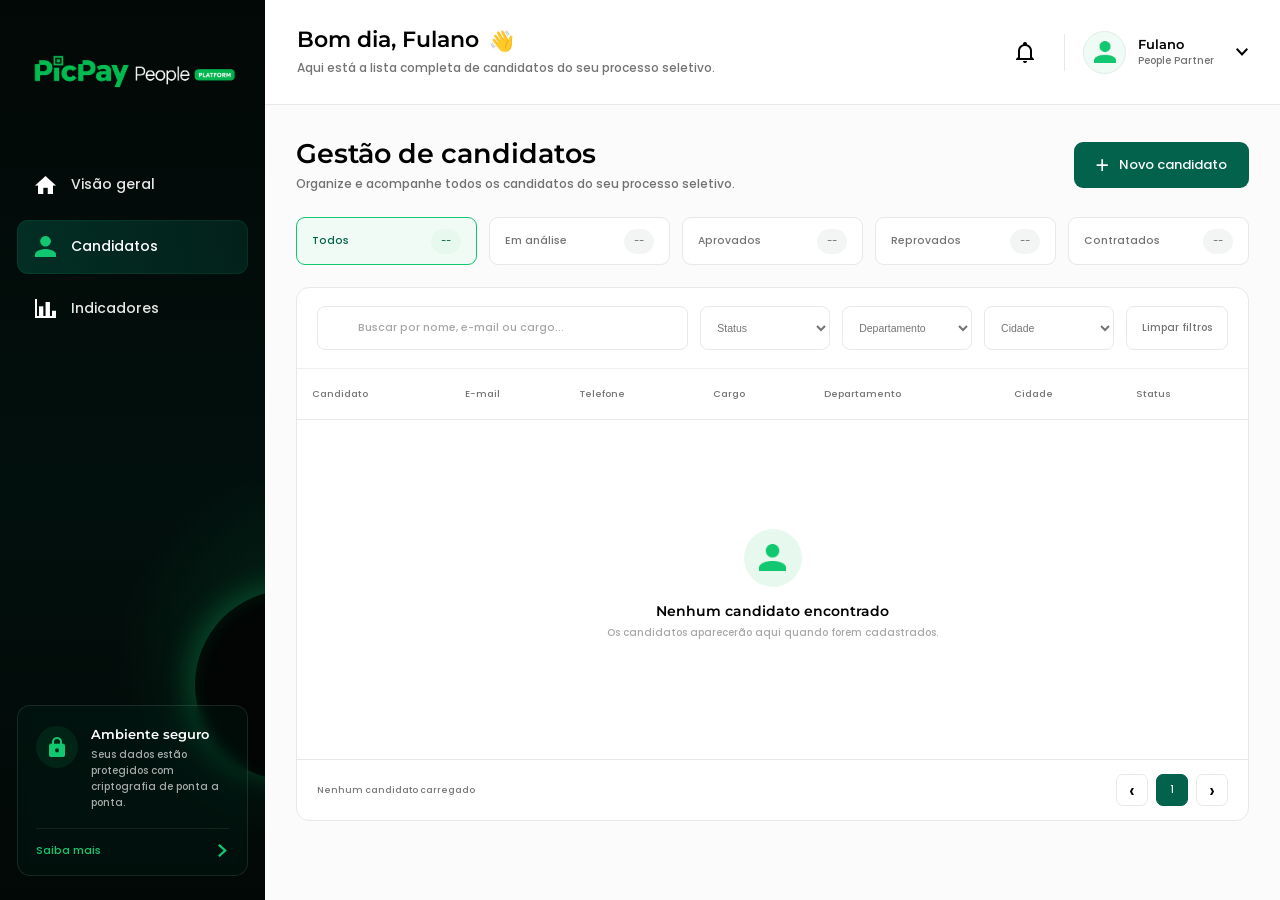
==== commit cb55e183: "fazendo a tela de notificações funcionar" ====
--- a/src/main/resources/static/candidatos.html
+++ b/src/main/resources/static/candidatos.html
@@ -17,6 +17,7 @@
 
     <link rel="stylesheet" href="./css/visao-geral.css">
     <link rel="stylesheet" href="./css/candidatos.css">
+    <link rel="stylesheet" href="./css/interface-global.css">
 </head>
 
 <body>
@@ -1464,5 +1465,6 @@
     </div>
 </div>
 <script src="./js/candidatos.js"></script>
+<script src="./js/interface-global.js"></script>
 </body>
 </html>
--- a/src/main/resources/static/css/interface-global.css
+++ b/src/main/resources/static/css/interface-global.css
@@ -0,0 +1,643 @@
+.notificacao-indicador {
+    top: 1px;
+    right: 0;
+    width: auto;
+    min-width: 16px;
+    height: 16px;
+    padding: 0 4px;
+    border: 2px solid #FFFFFF;
+    border-radius: 20px;
+    background: #11C76F;
+    color: #FFFFFF;
+    display: none;
+    align-items: center;
+    justify-content: center;
+    font-family: "Poppins", sans-serif;
+    font-size: 7px;
+    line-height: 1;
+}
+
+.notificacao-indicador.visivel {
+    display: flex;
+}
+
+.ui-notificacoes {
+    position: fixed;
+    z-index: 5000;
+    width: 370px;
+    max-height: 520px;
+    border: 1px solid #E6E9E7;
+    border-radius: 15px;
+    background: #FFFFFF;
+    box-shadow:
+        0 20px 55px rgba(0, 0, 0, 0.13),
+        0 4px 15px rgba(0, 0, 0, 0.04);
+    opacity: 0;
+    visibility: hidden;
+    pointer-events: none;
+    transform: translateY(-8px) scale(0.98);
+    transform-origin: top right;
+    transition:
+        opacity 180ms ease,
+        visibility 180ms ease,
+        transform 180ms ease;
+    overflow: hidden;
+}
+
+.ui-notificacoes.aberto {
+    opacity: 1;
+    visibility: visible;
+    pointer-events: auto;
+    transform: translateY(0) scale(1);
+}
+
+.ui-notificacoes-topo {
+    min-height: 75px;
+    padding: 18px 20px 15px;
+    border-bottom: 1px solid #EEF0EF;
+    display: flex;
+    align-items: center;
+    justify-content: space-between;
+    gap: 15px;
+}
+
+.ui-notificacoes-topo h3 {
+    margin: 0 0 3px;
+    font-family: "Montserrat", sans-serif;
+    font-size: 15px;
+    font-weight: 600;
+    color: #000000;
+}
+
+.ui-notificacoes-topo p {
+    margin: 0;
+    color: rgba(0, 0, 0, 0.4);
+    font-size: 8.5px;
+}
+
+.ui-marcar-lidas {
+    border: none;
+    background: transparent;
+    color: #03624C;
+    font-size: 8.5px;
+    cursor: pointer;
+    white-space: nowrap;
+}
+
+.ui-marcar-lidas:hover {
+    text-decoration: underline;
+}
+
+.ui-notificacoes-lista {
+    max-height: 355px;
+    overflow-y: auto;
+}
+
+.ui-notificacoes-lista::-webkit-scrollbar {
+    width: 5px;
+}
+
+.ui-notificacoes-lista::-webkit-scrollbar-thumb {
+    border-radius: 20px;
+    background: rgba(3, 98, 76, 0.2);
+}
+
+.ui-notificacao-item {
+    position: relative;
+    min-height: 83px;
+    padding: 15px 19px;
+    border-bottom: 1px solid #F0F2F1;
+    display: flex;
+    align-items: flex-start;
+    gap: 12px;
+    cursor: pointer;
+    transition: background 160ms ease;
+}
+
+.ui-notificacao-item:hover {
+    background: #FAFCFB;
+}
+
+.ui-notificacao-item.nao-lida {
+    background: #F7FCF9;
+}
+
+.ui-notificacao-item.nao-lida:hover {
+    background: #F1FAF5;
+}
+
+.ui-notificacao-icone {
+    width: 35px;
+    height: 35px;
+    min-width: 35px;
+    border-radius: 50%;
+    display: flex;
+    align-items: center;
+    justify-content: center;
+    font-family: "Montserrat", sans-serif;
+    font-size: 12px;
+    font-weight: 600;
+}
+
+.ui-notificacao-icone.sucesso {
+    background: #E7F8EF;
+    color: #078547;
+}
+
+.ui-notificacao-icone.info {
+    background: #EAF3FF;
+    color: #2878DF;
+}
+
+.ui-notificacao-icone.alerta {
+    background: #FFF7E5;
+    color: #B77900;
+}
+
+.ui-notificacao-icone.erro {
+    background: #FDEBEC;
+    color: #D93025;
+}
+
+.ui-notificacao-conteudo {
+    flex: 1;
+    min-width: 0;
+}
+
+.ui-notificacao-conteudo strong {
+    display: block;
+    margin-bottom: 3px;
+    font-family: "Montserrat", sans-serif;
+    font-size: 10px;
+    font-weight: 600;
+    color: rgba(0, 0, 0, 0.8);
+}
+
+.ui-notificacao-conteudo p {
+    margin: 0 0 5px;
+    color: rgba(0, 0, 0, 0.5);
+    font-size: 8.5px;
+    line-height: 1.55;
+}
+
+.ui-notificacao-conteudo time {
+    color: rgba(0, 0, 0, 0.3);
+    font-size: 7.5px;
+}
+
+.ui-notificacao-ponto {
+    position: absolute;
+    top: 19px;
+    right: 16px;
+    width: 6px;
+    height: 6px;
+    border-radius: 50%;
+    background: #11C76F;
+}
+
+.ui-notificacoes-vazio {
+    min-height: 220px;
+    padding: 35px 30px;
+    display: flex;
+    align-items: center;
+    justify-content: center;
+    flex-direction: column;
+    text-align: center;
+}
+
+.ui-notificacoes-vazio-icone {
+    position: relative;
+    width: 52px;
+    height: 52px;
+    margin-bottom: 14px;
+    border-radius: 50%;
+    background: #E7F8EF;
+    display: flex;
+    align-items: center;
+    justify-content: center;
+}
+
+.ui-notificacoes-vazio-icone img {
+    width: 23px;
+    height: 23px;
+    object-fit: contain;
+}
+
+.ui-notificacoes-vazio strong {
+    margin-bottom: 5px;
+    font-family: "Montserrat", sans-serif;
+    font-size: 11px;
+    font-weight: 600;
+}
+
+.ui-notificacoes-vazio p {
+    max-width: 230px;
+    color: rgba(0, 0, 0, 0.38);
+    font-size: 8.5px;
+    line-height: 1.6;
+}
+
+.ui-notificacoes-rodape {
+    min-height: 52px;
+    padding: 9px 14px;
+    border-top: 1px solid #EEF0EF;
+    background: #FBFCFB;
+    display: flex;
+    align-items: center;
+    justify-content: center;
+}
+
+.ui-limpar-historico {
+    width: 100%;
+    height: 34px;
+    border: none;
+    border-radius: 7px;
+    background: transparent;
+    color: rgba(0, 0, 0, 0.45);
+    font-size: 8.5px;
+    cursor: pointer;
+    transition:
+        background 160ms ease,
+        color 160ms ease;
+}
+
+.ui-limpar-historico:hover {
+    background: #FFF0F0;
+    color: #D93025;
+}
+
+.ui-overlay {
+    position: fixed;
+    inset: 0;
+    z-index: 6000;
+    background: rgba(0, 0, 0, 0.43);
+    backdrop-filter: blur(1.5px);
+    opacity: 0;
+    visibility: hidden;
+    pointer-events: none;
+    transition:
+        opacity 190ms ease,
+        visibility 190ms ease;
+}
+
+.ui-overlay.ativo {
+    opacity: 1;
+    visibility: visible;
+    pointer-events: auto;
+}
+
+.ui-modal {
+    position: fixed;
+    top: 50%;
+    left: 50%;
+    z-index: 6100;
+    width: min(470px, calc(100vw - 30px));
+    max-height: calc(100vh - 40px);
+    border: 1px solid #E6E9E7;
+    border-radius: 17px;
+    background: #FFFFFF;
+    box-shadow: 0 25px 70px rgba(0, 0, 0, 0.18);
+    opacity: 0;
+    visibility: hidden;
+    pointer-events: none;
+    transform: translate(-50%, -47%) scale(0.98);
+    transition:
+        opacity 200ms ease,
+        visibility 200ms ease,
+        transform 200ms ease;
+    overflow: hidden;
+}
+
+.ui-modal.aberto {
+    opacity: 1;
+    visibility: visible;
+    pointer-events: auto;
+    transform: translate(-50%, -50%) scale(1);
+}
+
+.ui-modal-confirmacao {
+    z-index: 6200;
+    width: min(405px, calc(100vw - 30px));
+}
+
+.ui-modal-topo {
+    padding: 24px 26px 20px;
+    border-bottom: 1px solid #EEF0EF;
+    display: flex;
+    align-items: flex-start;
+    justify-content: space-between;
+    gap: 20px;
+}
+
+.ui-modal-topo h2 {
+    margin: 0 0 5px;
+    font-family: "Montserrat", sans-serif;
+    font-size: 18px;
+    font-weight: 600;
+    color: #000000;
+}
+
+.ui-modal-topo p {
+    margin: 0;
+    color: rgba(0, 0, 0, 0.45);
+    font-size: 9px;
+    line-height: 1.55;
+}
+
+.ui-fechar {
+    width: 32px;
+    height: 32px;
+    min-width: 32px;
+    border: none;
+    border-radius: 8px;
+    background: transparent;
+    color: rgba(0, 0, 0, 0.65);
+    font-family: sans-serif;
+    font-size: 22px;
+    line-height: 1;
+    cursor: pointer;
+    transition: background 160ms ease;
+}
+
+.ui-fechar:hover {
+    background: #F3F5F4;
+}
+
+.ui-perfil-apresentacao {
+    padding: 24px 26px 5px;
+    display: flex;
+    align-items: center;
+    gap: 15px;
+}
+
+.ui-perfil-avatar {
+    width: 62px;
+    height: 62px;
+    min-width: 62px;
+    border: 1px solid rgba(17, 199, 111, 0.16);
+    border-radius: 50%;
+    background: #F1FBF6;
+    display: flex;
+    align-items: center;
+    justify-content: center;
+}
+
+.ui-perfil-avatar img {
+    width: 33px;
+    height: 33px;
+    object-fit: contain;
+}
+
+.ui-perfil-apresentacao strong {
+    display: block;
+    margin-bottom: 3px;
+    font-family: "Montserrat", sans-serif;
+    font-size: 14px;
+    font-weight: 600;
+}
+
+.ui-perfil-apresentacao span {
+    color: rgba(0, 0, 0, 0.42);
+    font-size: 9px;
+}
+
+.ui-form {
+    padding: 21px 26px 27px;
+}
+
+.ui-form-grupo {
+    margin-bottom: 16px;
+}
+
+.ui-form-grupo:last-of-type {
+    margin-bottom: 0;
+}
+
+.ui-form-grupo label {
+    display: block;
+    margin-bottom: 7px;
+    color: rgba(0, 0, 0, 0.7);
+    font-size: 9px;
+}
+
+.ui-form-grupo input {
+    width: 100%;
+    height: 47px;
+    padding: 0 13px;
+    border: 1px solid #DDE2DF;
+    border-radius: 8px;
+    outline: none;
+    background: #FFFFFF;
+    color: rgba(0, 0, 0, 0.72);
+    font-family: "Poppins", sans-serif;
+    font-size: 10px;
+    transition:
+        border-color 160ms ease,
+        box-shadow 160ms ease;
+}
+
+.ui-form-grupo input:focus {
+    border-color: #11C76F;
+    box-shadow: 0 0 0 3px rgba(17, 199, 111, 0.08);
+}
+
+.ui-form-erro {
+    min-height: 17px;
+    margin-top: 10px;
+    color: #D93025;
+    font-size: 8.5px;
+}
+
+.ui-modal-rodape {
+    padding: 15px 26px 20px;
+    border-top: 1px solid #EEF0EF;
+    display: grid;
+    grid-template-columns: 1fr 1.25fr;
+    gap: 11px;
+}
+
+.ui-botao {
+    height: 45px;
+    border-radius: 8px;
+    font-family: "Poppins", sans-serif;
+    font-size: 10px;
+    cursor: pointer;
+    transition:
+        background 160ms ease,
+        transform 160ms ease,
+        color 160ms ease;
+}
+
+.ui-botao-secundario {
+    border: 1px solid rgba(0, 0, 0, 0.5);
+    background: #FFFFFF;
+    color: #000000;
+}
+
+.ui-botao-secundario:hover {
+    background: #F6F8F7;
+}
+
+.ui-botao-principal {
+    border: 1px solid #03624C;
+    background: #03624C;
+    color: #FFFFFF;
+}
+
+.ui-botao-principal:hover {
+    background: #024F3E;
+    transform: translateY(-1px);
+}
+
+.ui-botao-perigo {
+    border: 1px solid #D93025;
+    background: #D93025;
+    color: #FFFFFF;
+}
+
+.ui-botao-perigo:hover {
+    background: #BE271E;
+}
+
+.ui-confirmacao-conteudo {
+    padding: 30px 28px 24px;
+    text-align: center;
+}
+
+.ui-confirmacao-icone {
+    width: 58px;
+    height: 58px;
+    margin: 0 auto 17px;
+    border-radius: 50%;
+    background: #E7F8EF;
+    display: flex;
+    align-items: center;
+    justify-content: center;
+    color: #03624C;
+    font-family: "Montserrat", sans-serif;
+    font-size: 22px;
+    font-weight: 600;
+}
+
+.ui-modal-confirmacao.perigoso .ui-confirmacao-icone {
+    background: #FDEBEC;
+    color: #D93025;
+}
+
+.ui-confirmacao-conteudo h2 {
+    margin: 0 0 8px;
+    font-family: "Montserrat", sans-serif;
+    font-size: 17px;
+    font-weight: 600;
+}
+
+.ui-confirmacao-conteudo p {
+    max-width: 320px;
+    margin: 0 auto;
+    color: rgba(0, 0, 0, 0.48);
+    font-size: 9.5px;
+    line-height: 1.65;
+}
+
+.ui-seguranca-corpo {
+    padding: 25px 27px 28px;
+}
+
+.ui-seguranca-destaque {
+    margin-bottom: 22px;
+    padding: 17px;
+    border: 1px solid rgba(17, 199, 111, 0.17);
+    border-radius: 11px;
+    background: #F5FCF8;
+    display: flex;
+    align-items: center;
+    gap: 13px;
+}
+
+.ui-seguranca-destaque-icone {
+    width: 42px;
+    height: 42px;
+    min-width: 42px;
+    border-radius: 50%;
+    background: #E1F7EB;
+    display: flex;
+    align-items: center;
+    justify-content: center;
+}
+
+.ui-seguranca-destaque-icone img {
+    width: 20px;
+    height: 20px;
+    object-fit: contain;
+}
+
+.ui-seguranca-destaque strong {
+    display: block;
+    margin-bottom: 3px;
+    font-family: "Montserrat", sans-serif;
+    font-size: 11px;
+    font-weight: 600;
+}
+
+.ui-seguranca-destaque p {
+    margin: 0;
+    color: rgba(0, 0, 0, 0.42);
+    font-size: 8.5px;
+    line-height: 1.5;
+}
+
+.ui-seguranca-item {
+    padding: 13px 0;
+    border-bottom: 1px solid #EEF0EF;
+}
+
+.ui-seguranca-item:last-child {
+    border-bottom: none;
+}
+
+.ui-seguranca-item strong {
+    display: block;
+    margin-bottom: 4px;
+    font-family: "Montserrat", sans-serif;
+    font-size: 10px;
+    font-weight: 600;
+}
+
+.ui-seguranca-item p {
+    margin: 0;
+    color: rgba(0, 0, 0, 0.43);
+    font-size: 8.5px;
+    line-height: 1.55;
+}
+
+body.ui-modal-aberto .principal {
+    overflow: hidden;
+}
+
+@media (max-width: 650px) {
+    .ui-notificacoes {
+        width: calc(100vw - 24px) !important;
+        left: 12px !important;
+        right: auto !important;
+    }
+
+    .ui-modal {
+        width: calc(100vw - 24px);
+    }
+
+    .ui-modal-topo {
+        padding-left: 20px;
+        padding-right: 20px;
+    }
+
+    .ui-perfil-apresentacao,
+    .ui-form {
+        padding-left: 20px;
+        padding-right: 20px;
+    }
+
+    .ui-modal-rodape {
+        padding-left: 20px;
+        padding-right: 20px;
+    }
+}
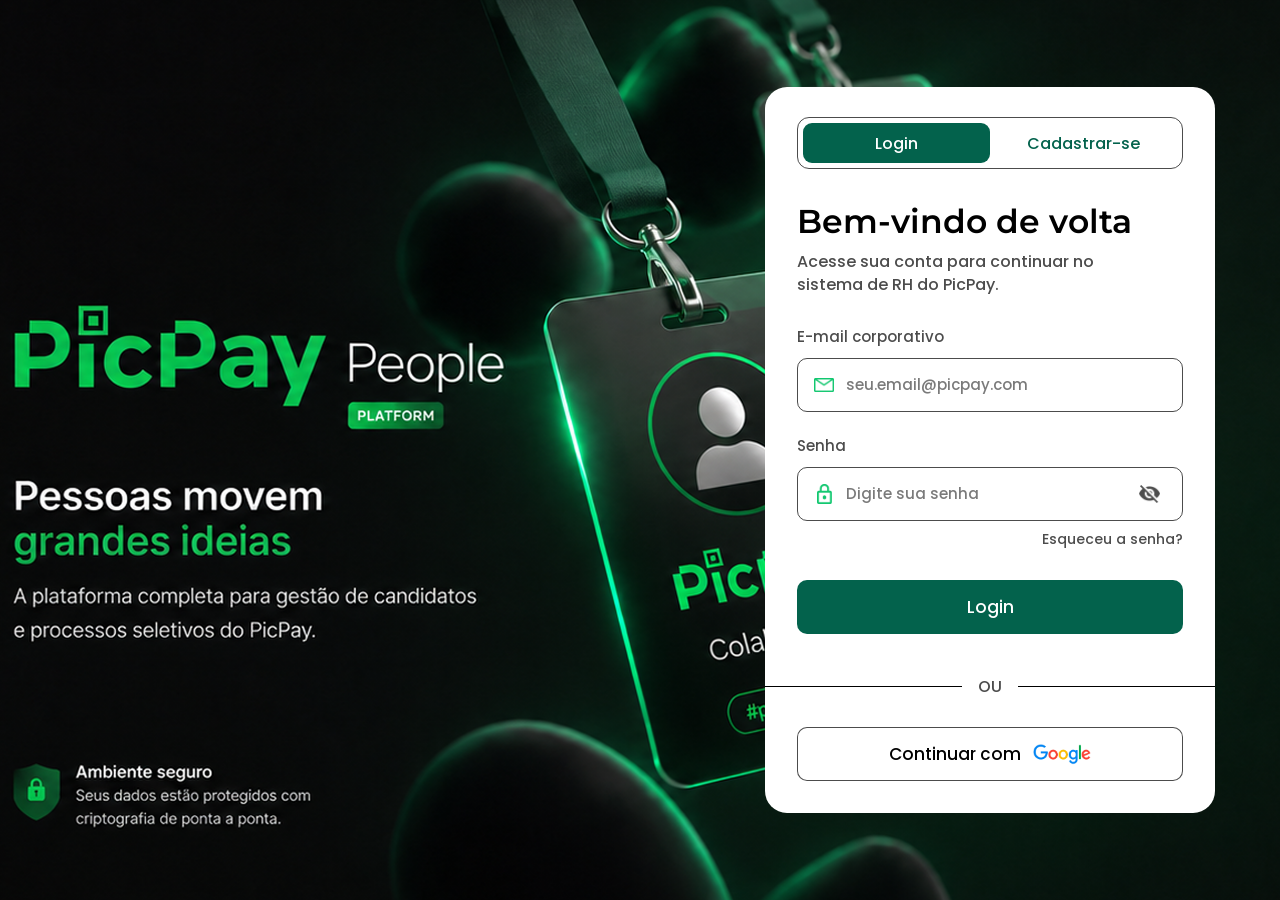
==== commit e33b7968: "ajustes finais + finalização do projeto" ====
--- a/src/main/resources/static/candidatos.html
+++ b/src/main/resources/static/candidatos.html
@@ -421,7 +421,7 @@
         type="button"
         data-acao="detalhes"
     >
-        <img src="./img/olho_icon.png" alt="">
+        <img src="./img/olho-aberto.png" alt="">
         Ver detalhes
     </button>
 
@@ -1464,7 +1464,11 @@
         </button>
     </div>
 </div>
+
+<script src="./js/api.js"></script>
+<script src="./js/interface-global.js"></script>
 <script src="./js/candidatos.js"></script>
-<script src="./js/interface-global.js"></script>
+
+
 </body>
 </html>
--- a/src/main/resources/static/css/visao-geral.css
+++ b/src/main/resources/static/css/visao-geral.css
@@ -1182,4 +1182,43 @@
         min-height: 390px;
     }
 
+}
+
+.dashboard-candidato-nome {
+    display: block;
+    font-family: "Montserrat", sans-serif;
+    font-size: 10px;
+    font-weight: 600;
+    color: var(--preto-70);
+}
+
+.dashboard-status {
+    display: inline-flex;
+    align-items: center;
+    justify-content: center;
+    min-height: 24px;
+    padding: 4px 9px;
+    border-radius: 999px;
+    font-size: 9px;
+    white-space: nowrap;
+}
+
+.dashboard-status.analise {
+    color: #2C69BF;
+    background: rgba(61, 140, 255, 0.10);
+}
+
+.dashboard-status.aprovado {
+    color: #03624C;
+    background: rgba(3, 98, 76, 0.10);
+}
+
+.dashboard-status.reprovado {
+    color: #C93438;
+    background: rgba(238, 62, 66, 0.10);
+}
+
+.dashboard-status.contratado {
+    color: #087C46;
+    background: rgba(17, 199, 111, 0.12);
 }
